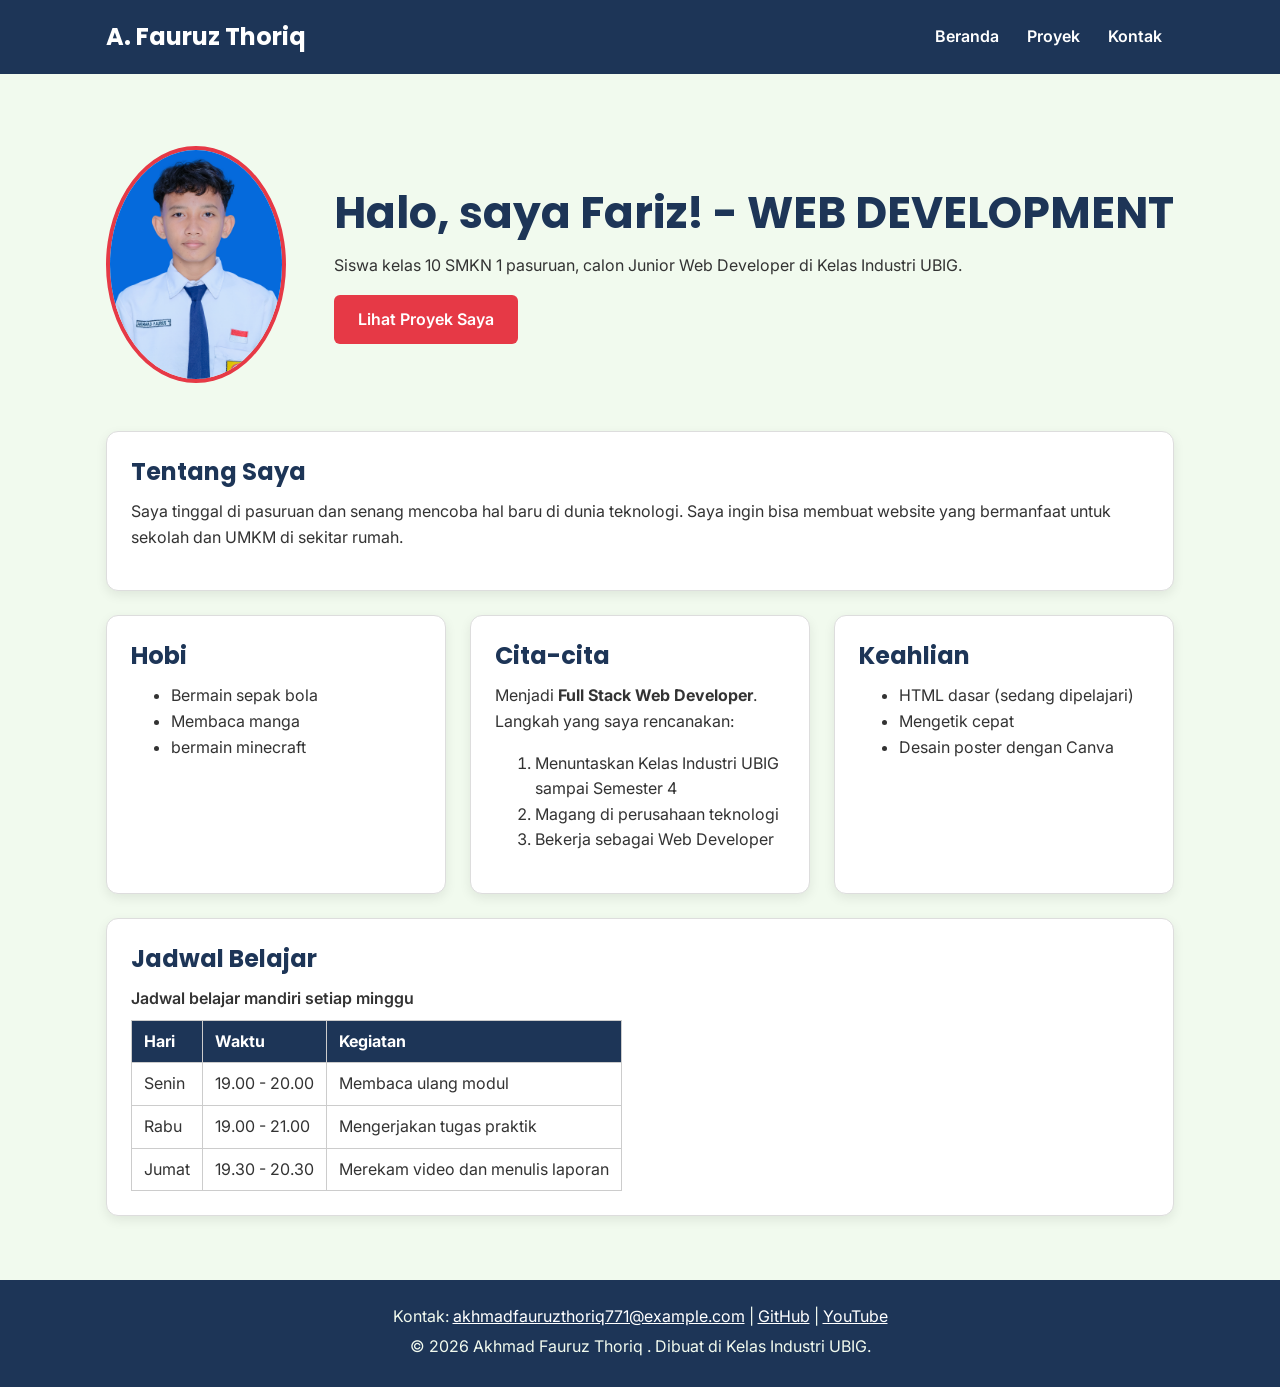
==== index.html @ a7a241ba "feat: hubungkan logika js ke html" ====
<!DOCTYPE html>
<html lang="id">
<head>
  <meta charset="UTF-8">
  <meta name="viewport" content="width=device-width, initial-scale=1.0">
  <title>Akhmad fauruz thoriq | Beranda</title>
  <link rel="preconnect" href="https://fonts.googleapis.com">
  <link rel="preconnect" href="https://fonts.gstatic.com" crossorigin>
  <link href="https://fonts.googleapis.com/css2?family=Inter:wght@400;600&family=Poppins:wght@600;700&display=swap" rel="stylesheet">
  <link rel="stylesheet" href="css/style.css">
  
</head>
<body>
  <header>
    <div class="container navbar">
      <h1>A. Fauruz Thoriq</h1>
      <nav class="menu-laptop">
        <ul>
          <li><a href="index.html">Beranda</a></li>
          <li><a href="proyek.html">Proyek</a></li>
          <li><a href="kontak.html">Kontak</a></li>
        </ul>
      </nav>
      <!-- Tantangan: menu ponsel yang bisa dibuka-tutup -->
      <details class="menu-ponsel">
        <summary>Menu</summary>
        <nav>
          <ul>
            <li><a href="index.html">Beranda</a></li>
            <li><a href="proyek.html">Proyek</a></li>
            <li><a href="kontak.html">Kontak</a></li>
          </ul>
        </nav>
      </details>
    </div>
  </header>

  <main>
    <div class="container">
      <section class="hero">
        <img src="img/foto-profil.jpg" alt="Foto profil Andi Pratama" width="180">
        <div>
          <h2>Halo, saya Fariz! - WEB DEVELOPMENT</h2>
          <p>Siswa kelas 10 SMKN 1 pasuruan, calon Junior Web Developer di Kelas Industri UBIG.</p>
          <a href="proyek.html" class="tombol">Lihat Proyek Saya</a>
        </div>
      </section>

      <section class="kartu">
        <h2>Tentang Saya</h2>
        <p>Saya tinggal di pasuruan dan senang mencoba hal baru di dunia teknologi. Saya ingin bisa membuat website yang bermanfaat untuk sekolah dan UMKM di sekitar rumah.</p>
      </section>

      <div class="daftar-kartu">
        <section class="kartu">
          <h2>Hobi</h2>
          <ul>
            <li>Bermain sepak bola</li>
            <li>Membaca manga</li>
            <li>bermain minecraft</li>
          </ul>
        </section>

        <section class="kartu">
          <h2>Cita-cita</h2>
          <p>Menjadi <strong>Full Stack Web Developer</strong>. Langkah yang saya rencanakan:</p>
          <ol>
            <li>Menuntaskan Kelas Industri UBIG sampai Semester 4</li>
            <li>Magang di perusahaan teknologi</li>
            <li>Bekerja sebagai Web Developer</li>
          </ol>
        </section>

        <section class="kartu">
          <h2>Keahlian</h2>
          <ul>
            <li>HTML dasar (sedang dipelajari)</li>
            <li>Mengetik cepat</li>
            <li>Desain poster dengan Canva</li>
          </ul>
        </section>
      </div>

      <section class="kartu">
        <h2>Jadwal Belajar</h2>
        <table>
          <caption>Jadwal belajar mandiri setiap minggu</caption>
          <thead>
            <tr>
              <th>Hari</th>
              <th>Waktu</th>
              <th>Kegiatan</th>
            </tr>
          </thead>
          <tbody>
            <tr>
              <td>Senin</td>
              <td>19.00 - 20.00</td>
              <td>Membaca ulang modul</td>
            </tr>
            <tr>
              <td>Rabu</td>
              <td>19.00 - 21.00</td>
              <td>Mengerjakan tugas praktik</td>
            </tr>
            <tr>
              <td>Jumat</td>
              <td>19.30 - 20.30</td>
              <td>Merekam video dan menulis laporan</td>
            </tr>
          </tbody>
        </table>
      </section>
    </div>
  </main>

  <footer>
    <p>Kontak: <a href="mailto:akhmadfauruzthoriq771@example.com">akhmadfauruzthoriq771@example.com</a> |
      <a href="https://github.com/" target="_blank">GitHub</a> |
      <a href="https://www.youtube.com/" target="_blank">YouTube</a></p>
    <p>&copy; 2026 Akhmad Fauruz Thoriq . Dibuat di Kelas Industri UBIG.</p>
  </footer>
</body>
</html>
---- css/style.css ----
/* Gaya portofolio Andi Pratama
   Palet: #1D3557 (utama), #E63946 (aksen), #F1FAEE (latar)
   Huruf: Poppins (judul), Inter (isi)
   Tata letak: mobile first, titik ubah 768px (tablet) dan 1024px (laptop) */

/* 1. Reset */
* {
  box-sizing: border-box;
  margin: 0;
}

img {
  max-width: 100%;
  height: auto;
}

/* 2. Dasar halaman: warna dan huruf */
body {
  font-family: "Inter", Arial, sans-serif;
  font-size: 1rem;
  line-height: 1.6;
  color: #333333;
  background-color: #F1FAEE;
}

h1, h2, h3 {
  font-family: "Poppins", Arial, sans-serif;
  color: #1D3557;
  line-height: 1.3;
}

h2 {
  margin-bottom: 0.75rem;
}

p, ul, ol {
  margin-bottom: 1rem;
}

a {
  color: #E63946;
}

/* 3. Wadah, header, dan menu */
.container {
  max-width: 1100px;
  margin: 0 auto;
  padding: 0 1rem;
}

header {
  background-color: #1D3557;
  color: #FFFFFF;
  padding: 1rem 0;
}

header h1 {
  color: #FFFFFF;
  font-size: 1.5rem;
}

.navbar {
  display: flex;
  flex-wrap: wrap;
  justify-content: space-between;
  align-items: center;
  gap: 0.5rem;
}

nav ul {
  display: flex;
  gap: 0.25rem;
  padding: 0;
  margin: 0;
  list-style: none;
}

nav a {
  display: inline-block;
  padding: 0.5rem 0.75rem;
  border-radius: 6px;
  color: #FFFFFF;
  font-weight: 600;
  text-decoration: none;
}

/* Tantangan: menu ponsel buka-tutup dengan details */
.menu-laptop {
  display: none;
}

.menu-ponsel summary {
  padding: 0.5rem 0.75rem;
  border: 1px solid #FFFFFF;
  border-radius: 6px;
  font-weight: 600;
  cursor: pointer;
}

.menu-ponsel ul {
  flex-direction: column;
  margin-top: 0.5rem;
}

/* 4. Isi utama, hero, dan kartu */
main {
  padding: 1.5rem 0;
}

.hero {
  display: flex;
  flex-direction: column;
  align-items: center;
  gap: 1.5rem;
  padding: 1rem 0 2rem;
  text-align: center;
}

.hero img {
  border: 4px solid #E63946;
  border-radius: 50%;
}

.hero h2 {
  font-size: 2rem;
}

.tombol {
  display: inline-block;
  padding: 0.75rem 1.5rem;
  border-radius: 6px;
  background-color: #E63946;
  color: #FFFFFF;
  font-weight: 600;
  text-decoration: none;
}

.kartu {
  background-color: #FFFFFF;
  padding: 1rem;
  margin-bottom: 1.5rem;
  border: 1px solid #DDDDDD;
  border-radius: 12px;
  box-shadow: 0 4px 12px rgba(0, 0, 0, 0.08);
}

.daftar-kartu {
  display: flex;
  flex-wrap: wrap;
  gap: 1.5rem;
  margin-bottom: 1.5rem;
}

.daftar-kartu .kartu {
  flex: 1 1 280px;
  margin-bottom: 0;
}

article img {
  border-radius: 8px;
  border: 1px solid #DDDDDD;
}

/* 5. Tabel */
table {
  border-collapse: collapse;
}

caption {
  font-weight: 600;
  text-align: left;
  margin-bottom: 0.5rem;
}

th, td {
  border: 1px solid #CCCCCC;
  padding: 0.5rem 0.75rem;
  text-align: left;
}

th {
  background-color: #1D3557;
  color: #FFFFFF;
}

/* 6. Form */
label {
  font-weight: 600;
}

input, select, textarea {
  width: 100%;
  max-width: 22rem;
  padding: 0.6rem;
  margin-top: 0.25rem;
  border: 1px solid #CCCCCC;
  border-radius: 6px;
  font-family: inherit;
  font-size: 1rem;
}

button {
  padding: 0.75rem 1.5rem;
  border: none;
  border-radius: 6px;
  background-color: #E63946;
  color: #FFFFFF;
  font-family: inherit;
  font-size: 1rem;
  font-weight: 600;
  cursor: pointer;
}

/* 7. Footer */
footer {
  background-color: #1D3557;
  color: #F1FAEE;
  text-align: center;
  padding: 1.5rem;
}

footer p {
  margin-bottom: 0.25rem;
}

footer a {
  color: #FFFFFF;
}

/* 8. Tablet: lebar layar 768px ke atas */
@media (min-width: 768px) {
  .menu-laptop {
    display: block;
  }

  .menu-ponsel {
    display: none;
  }

  .hero {
    flex-direction: row;
    padding: 2rem 0 3rem;
    text-align: left;
  }

  .kartu {
    padding: 1.5rem;
  }
}

/* 9. Laptop: lebar layar 1024px ke atas */
@media (min-width: 1024px) {
  main {
    padding: 2.5rem 0;
  }

  .hero {
    gap: 3rem;
  }

  .hero h2 {
    font-size: 2.75rem;
  }
}
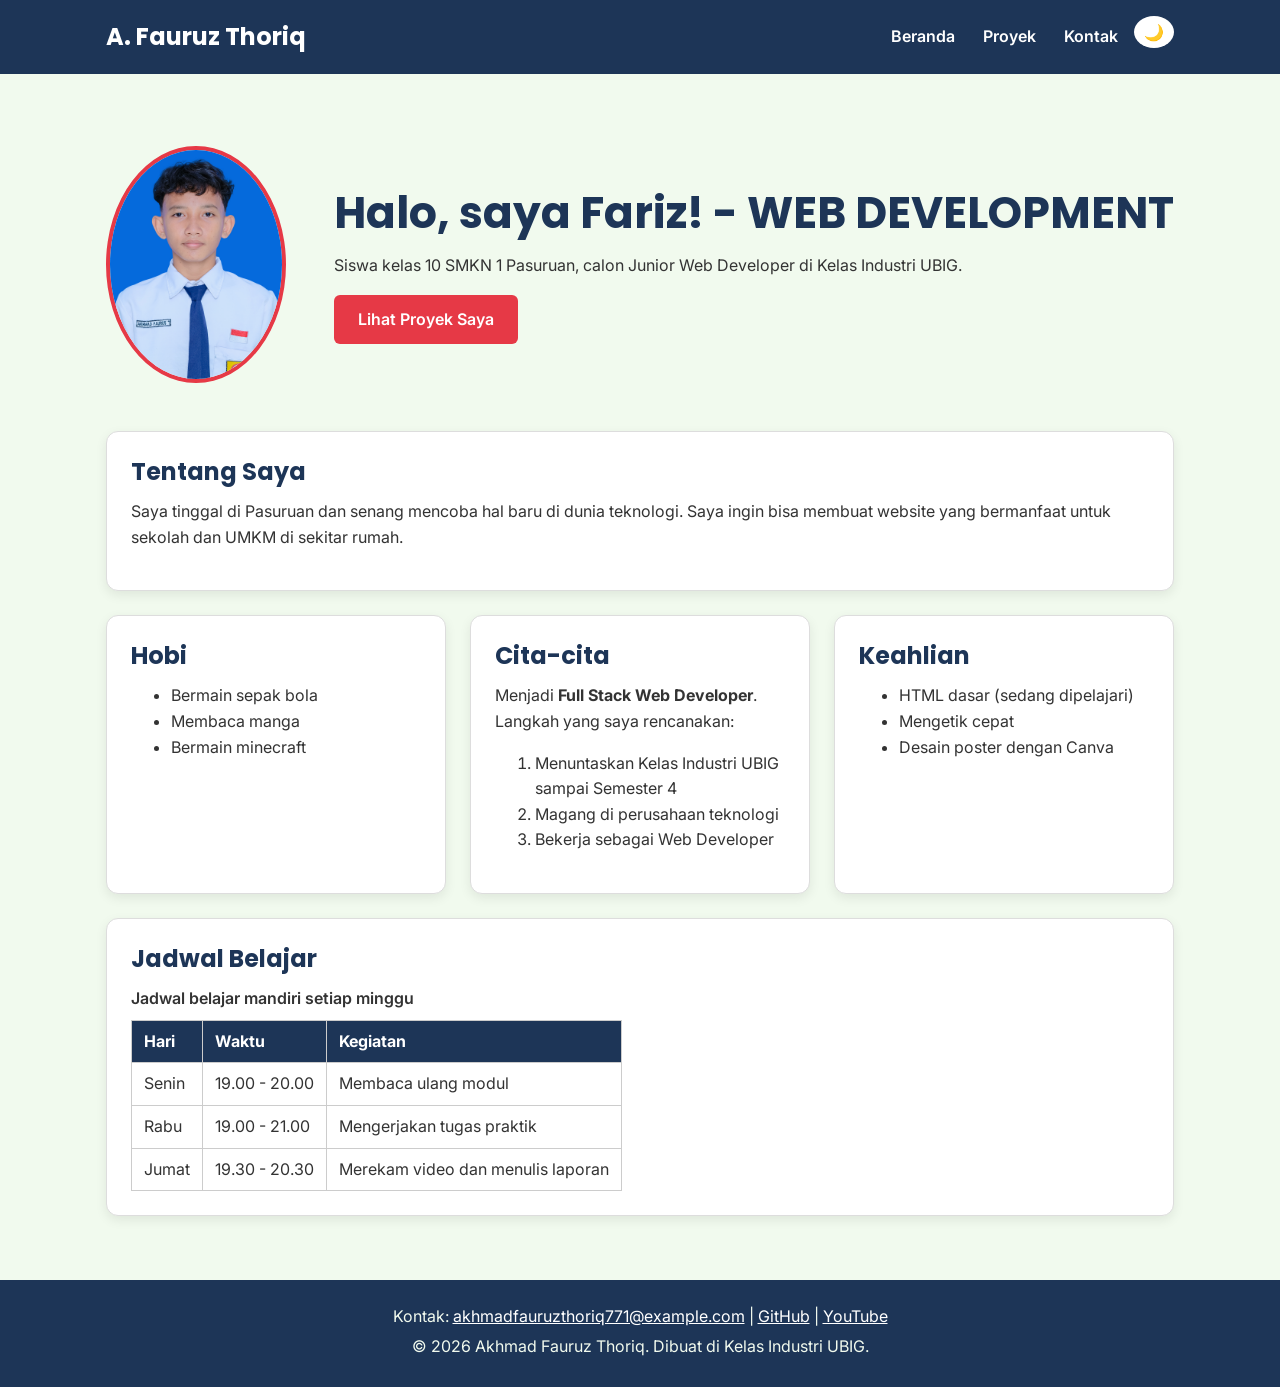
==== commit fa5464f0: "rapiin portofolio" ====
--- a/index.html
+++ b/index.html
@@ -3,12 +3,11 @@
 <head>
   <meta charset="UTF-8">
   <meta name="viewport" content="width=device-width, initial-scale=1.0">
-  <title>Akhmad fauruz thoriq | Beranda</title>
+  <title>A. Fauruz Thoriq | Beranda</title>
   <link rel="preconnect" href="https://fonts.googleapis.com">
   <link rel="preconnect" href="https://fonts.gstatic.com" crossorigin>
   <link href="https://fonts.googleapis.com/css2?family=Inter:wght@400;600&family=Poppins:wght@600;700&display=swap" rel="stylesheet">
   <link rel="stylesheet" href="css/style.css">
-  
 </head>
 <body>
   <header>
@@ -19,9 +18,9 @@
           <li><a href="index.html">Beranda</a></li>
           <li><a href="proyek.html">Proyek</a></li>
           <li><a href="kontak.html">Kontak</a></li>
+          <li><button class="tombol-tema">🌙</button></li>
         </ul>
       </nav>
-      <!-- Tantangan: menu ponsel yang bisa dibuka-tutup -->
       <details class="menu-ponsel">
         <summary>Menu</summary>
         <nav>
@@ -29,6 +28,7 @@
             <li><a href="index.html">Beranda</a></li>
             <li><a href="proyek.html">Proyek</a></li>
             <li><a href="kontak.html">Kontak</a></li>
+            <li><button class="tombol-tema">🌙</button></li>
           </ul>
         </nav>
       </details>
@@ -38,46 +38,32 @@
   <main>
     <div class="container">
       <section class="hero">
-        <img src="img/foto-profil.jpg" alt="Foto profil Andi Pratama" width="180">
+        <img src="img/foto-profil.jpg"foto-profil" width="180">
         <div>
           <h2>Halo, saya Fariz! - WEB DEVELOPMENT</h2>
-          <p>Siswa kelas 10 SMKN 1 pasuruan, calon Junior Web Developer di Kelas Industri UBIG.</p>
+          <p>Siswa kelas 10 SMKN 1 Pasuruan, calon Junior Web Developer di Kelas Industri UBIG.</p>
           <a href="proyek.html" class="tombol">Lihat Proyek Saya</a>
         </div>
       </section>
 
       <section class="kartu">
         <h2>Tentang Saya</h2>
-        <p>Saya tinggal di pasuruan dan senang mencoba hal baru di dunia teknologi. Saya ingin bisa membuat website yang bermanfaat untuk sekolah dan UMKM di sekitar rumah.</p>
+        <p>Saya tinggal di Pasuruan dan senang mencoba hal baru di dunia teknologi. Saya ingin bisa membuat website yang bermanfaat untuk sekolah dan UMKM di sekitar rumah.</p>
       </section>
 
       <div class="daftar-kartu">
         <section class="kartu">
           <h2>Hobi</h2>
-          <ul>
-            <li>Bermain sepak bola</li>
-            <li>Membaca manga</li>
-            <li>bermain minecraft</li>
-          </ul>
+          <ul><li>Bermain sepak bola</li><li>Membaca manga</li><li>Bermain minecraft</li></ul>
         </section>
-
         <section class="kartu">
           <h2>Cita-cita</h2>
           <p>Menjadi <strong>Full Stack Web Developer</strong>. Langkah yang saya rencanakan:</p>
-          <ol>
-            <li>Menuntaskan Kelas Industri UBIG sampai Semester 4</li>
-            <li>Magang di perusahaan teknologi</li>
-            <li>Bekerja sebagai Web Developer</li>
-          </ol>
+          <ol><li>Menuntaskan Kelas Industri UBIG sampai Semester 4</li><li>Magang di perusahaan teknologi</li><li>Bekerja sebagai Web Developer</li></ol>
         </section>
-
         <section class="kartu">
           <h2>Keahlian</h2>
-          <ul>
-            <li>HTML dasar (sedang dipelajari)</li>
-            <li>Mengetik cepat</li>
-            <li>Desain poster dengan Canva</li>
-          </ul>
+          <ul><li>HTML dasar (sedang dipelajari)</li><li>Mengetik cepat</li><li>Desain poster dengan Canva</li></ul>
         </section>
       </div>
 
@@ -85,40 +71,21 @@
         <h2>Jadwal Belajar</h2>
         <table>
           <caption>Jadwal belajar mandiri setiap minggu</caption>
-          <thead>
-            <tr>
-              <th>Hari</th>
-              <th>Waktu</th>
-              <th>Kegiatan</th>
-            </tr>
-          </thead>
+          <thead><tr><th>Hari</th><th>Waktu</th><th>Kegiatan</th></tr></thead>
           <tbody>
-            <tr>
-              <td>Senin</td>
-              <td>19.00 - 20.00</td>
-              <td>Membaca ulang modul</td>
-            </tr>
-            <tr>
-              <td>Rabu</td>
-              <td>19.00 - 21.00</td>
-              <td>Mengerjakan tugas praktik</td>
-            </tr>
-            <tr>
-              <td>Jumat</td>
-              <td>19.30 - 20.30</td>
-              <td>Merekam video dan menulis laporan</td>
-            </tr>
+            <tr><td>Senin</td><td>19.00 - 20.00</td><td>Membaca ulang modul</td></tr>
+            <tr><td>Rabu</td><td>19.00 - 21.00</td><td>Mengerjakan tugas praktik</td></tr>
+            <tr><td>Jumat</td><td>19.30 - 20.30</td><td>Merekam video dan menulis laporan</td></tr>
           </tbody>
         </table>
       </section>
     </div>
   </main>
-
   <footer>
-    <p>Kontak: <a href="mailto:akhmadfauruzthoriq771@example.com">akhmadfauruzthoriq771@example.com</a> |
-      <a href="https://github.com/" target="_blank">GitHub</a> |
-      <a href="https://www.youtube.com/" target="_blank">YouTube</a></p>
-    <p>&copy; 2026 Akhmad Fauruz Thoriq . Dibuat di Kelas Industri UBIG.</p>
+    <p>Kontak: <a href="mailto:akhmadfauruzthoriq771@example.com">akhmadfauruzthoriq771@example.com</a> | <a href="https://github.com/" target="_blank">GitHub</a> | <a href="https://www.youtube.com/" target="_blank">YouTube</a></p>
+    <p>&copy; 2026 Akhmad Fauruz Thoriq. Dibuat di Kelas Industri UBIG.</p>
   </footer>
+</header>
+<script src="js/logika.js"></script>
 </body>
-</html>
+</html>
--- a/css/style.css
+++ b/css/style.css
@@ -1,264 +1,60 @@
-/* Gaya portofolio Andi Pratama
-   Palet: #1D3557 (utama), #E63946 (aksen), #F1FAEE (latar)
-   Huruf: Poppins (judul), Inter (isi)
-   Tata letak: mobile first, titik ubah 768px (tablet) dan 1024px (laptop) */
-
-/* 1. Reset */
-* {
-  box-sizing: border-box;
-  margin: 0;
+* { box-sizing: border-box; margin: 0; }
+img { max-width: 100%; height: auto; }
+body { font-family: "Inter", Arial, sans-serif; font-size: 1rem; line-height: 1.6; color: #333333; background-color: #F1FAEE; }
+h1, h2, h3 { font-family: "Poppins", Arial, sans-serif; color: #1D3557; line-height: 1.3; }
+h2 { margin-bottom: 0.75rem; }
+p, ul, ol { margin-bottom: 1rem; }
+a { color: #E63946; }
+.container { max-width: 1100px; margin: 0 auto; padding: 0 1rem; }
+header { background-color: #1D3557; color: #FFFFFF; padding: 1rem 0; }
+header h1 { color: #FFFFFF; font-size: 1.5rem; }
+.navbar { display: flex; flex-wrap: wrap; justify-content: space-between; align-items: center; gap: 0.5rem; }
+nav ul { display: flex; gap: 0.25rem; padding: 0; margin: 0; list-style: none; }
+nav a { display: inline-block; padding: 0.5rem 0.75rem; border-radius: 6px; color: #FFFFFF; font-weight: 600; text-decoration: none; }
+.menu-laptop { display: none; }
+.menu-ponsel summary { padding: 0.5rem 0.75rem; border: 1px solid #FFFFFF; border-radius: 6px; font-weight: 600; cursor: pointer; }
+.menu-ponsel ul { flex-direction: column; margin-top: 0.5rem; }
+main { padding: 1.5rem 0; }
+.hero { display: flex; flex-direction: column; align-items: center; gap: 1.5rem; padding: 1rem 0 2rem; text-align: center; }
+.hero img { border: 4px solid #E63946; border-radius: 50%; }
+.hero h2 { font-size: 2rem; }
+.tombol { display: inline-block; padding: 0.75rem 1.5rem; border-radius: 6px; background-color: #E63946; color: #FFFFFF; font-weight: 600; text-decoration: none; }
+.kartu { background-color: #FFFFFF; padding: 1rem; margin-bottom: 1.5rem; border: 1px solid #DDDDDD; border-radius: 12px; box-shadow: 0 4px 12px rgba(0,0,0,0.08); }
+.daftar-kartu { display: flex; flex-wrap: wrap; gap: 1.5rem; margin-bottom: 1.5rem; }
+.daftar-kartu .kartu { flex: 1 1 280px; margin-bottom: 0; }
+article img { border-radius: 8px; border: 1px solid #DDDDDD; }
+table { border-collapse: collapse; }
+caption { font-weight: 600; text-align: left; margin-bottom: 0.5rem; }
+th, td { border: 1px solid #CCCCCC; padding: 0.5rem 0.75rem; text-align: left; }
+th { background-color: #1D3557; color: #FFFFFF; }
+label { font-weight: 600; }
+input, select, textarea { width: 100%; max-width: 22rem; padding: 0.6rem; margin-top: 0.25rem; border: 1px solid #CCCCCC; border-radius: 6px; font-family: inherit; font-size: 1rem; }
+button { padding: 0.75rem 1.5rem; border: none; border-radius: 6px; background-color: #E63946; color: #FFFFFF; font-family: inherit; font-size: 1rem; font-weight: 600; cursor: pointer; }
+footer { background-color: #1D3557; color: #F1FAEE; text-align: center; padding: 1.5rem; }
+footer p { margin-bottom: 0.25rem; }
+footer a { color: #FFFFFF; }
+@media (min-width: 768px) {
+  .menu-laptop { display: block; }
+  .menu-ponsel { display: none; }
+  .hero { flex-direction: row; padding: 2rem 0 3rem; text-align: left; }
+  .kartu { padding: 1.5rem; }
 }
-
-img {
-  max-width: 100%;
-  height: auto;
+@media (min-width: 1024px) {
+  main { padding: 2.5rem 0; }
+  .hero { gap: 3rem; }
+  .hero h2 { font-size: 2.75rem; }
 }
-
-/* 2. Dasar halaman: warna dan huruf */
-body {
-  font-family: "Inter", Arial, sans-serif;
-  font-size: 1rem;
-  line-height: 1.6;
-  color: #333333;
-  background-color: #F1FAEE;
-}
-
-h1, h2, h3 {
-  font-family: "Poppins", Arial, sans-serif;
-  color: #1D3557;
-  line-height: 1.3;
-}
-
-h2 {
-  margin-bottom: 0.75rem;
-}
-
-p, ul, ol {
-  margin-bottom: 1rem;
-}
-
-a {
-  color: #E63946;
-}
-
-/* 3. Wadah, header, dan menu */
-.container {
-  max-width: 1100px;
-  margin: 0 auto;
-  padding: 0 1rem;
-}
-
-header {
-  background-color: #1D3557;
-  color: #FFFFFF;
-  padding: 1rem 0;
-}
-
-header h1 {
-  color: #FFFFFF;
-  font-size: 1.5rem;
-}
-
-.navbar {
-  display: flex;
-  flex-wrap: wrap;
-  justify-content: space-between;
-  align-items: center;
-  gap: 0.5rem;
-}
-
-nav ul {
-  display: flex;
-  gap: 0.25rem;
-  padding: 0;
-  margin: 0;
-  list-style: none;
-}
-
-nav a {
-  display: inline-block;
-  padding: 0.5rem 0.75rem;
-  border-radius: 6px;
-  color: #FFFFFF;
-  font-weight: 600;
-  text-decoration: none;
-}
-
-/* Tantangan: menu ponsel buka-tutup dengan details */
-.menu-laptop {
-  display: none;
-}
-
-.menu-ponsel summary {
-  padding: 0.5rem 0.75rem;
-  border: 1px solid #FFFFFF;
-  border-radius: 6px;
-  font-weight: 600;
-  cursor: pointer;
-}
-
-.menu-ponsel ul {
-  flex-direction: column;
-  margin-top: 0.5rem;
-}
-
-/* 4. Isi utama, hero, dan kartu */
-main {
-  padding: 1.5rem 0;
-}
-
-.hero {
-  display: flex;
-  flex-direction: column;
-  align-items: center;
-  gap: 1.5rem;
-  padding: 1rem 0 2rem;
-  text-align: center;
-}
-
-.hero img {
-  border: 4px solid #E63946;
-  border-radius: 50%;
-}
-
-.hero h2 {
-  font-size: 2rem;
-}
-
-.tombol {
-  display: inline-block;
-  padding: 0.75rem 1.5rem;
-  border-radius: 6px;
-  background-color: #E63946;
-  color: #FFFFFF;
-  font-weight: 600;
-  text-decoration: none;
-}
-
-.kartu {
-  background-color: #FFFFFF;
-  padding: 1rem;
-  margin-bottom: 1.5rem;
-  border: 1px solid #DDDDDD;
-  border-radius: 12px;
-  box-shadow: 0 4px 12px rgba(0, 0, 0, 0.08);
-}
-
-.daftar-kartu {
-  display: flex;
-  flex-wrap: wrap;
-  gap: 1.5rem;
-  margin-bottom: 1.5rem;
-}
-
-.daftar-kartu .kartu {
-  flex: 1 1 280px;
-  margin-bottom: 0;
-}
-
-article img {
-  border-radius: 8px;
-  border: 1px solid #DDDDDD;
-}
-
-/* 5. Tabel */
-table {
-  border-collapse: collapse;
-}
-
-caption {
-  font-weight: 600;
-  text-align: left;
-  margin-bottom: 0.5rem;
-}
-
-th, td {
-  border: 1px solid #CCCCCC;
-  padding: 0.5rem 0.75rem;
-  text-align: left;
-}
-
-th {
-  background-color: #1D3557;
-  color: #FFFFFF;
-}
-
-/* 6. Form */
-label {
-  font-weight: 600;
-}
-
-input, select, textarea {
-  width: 100%;
-  max-width: 22rem;
-  padding: 0.6rem;
-  margin-top: 0.25rem;
-  border: 1px solid #CCCCCC;
-  border-radius: 6px;
-  font-family: inherit;
-  font-size: 1rem;
-}
-
-button {
-  padding: 0.75rem 1.5rem;
-  border: none;
-  border-radius: 6px;
-  background-color: #E63946;
-  color: #FFFFFF;
-  font-family: inherit;
-  font-size: 1rem;
-  font-weight: 600;
-  cursor: pointer;
-}
-
-/* 7. Footer */
-footer {
-  background-color: #1D3557;
-  color: #F1FAEE;
-  text-align: center;
-  padding: 1.5rem;
-}
-
-footer p {
-  margin-bottom: 0.25rem;
-}
-
-footer a {
-  color: #FFFFFF;
-}
-
-/* 8. Tablet: lebar layar 768px ke atas */
-@media (min-width: 768px) {
-  .menu-laptop {
-    display: block;
-  }
-
-  .menu-ponsel {
-    display: none;
-  }
-
-  .hero {
-    flex-direction: row;
-    padding: 2rem 0 3rem;
-    text-align: left;
-  }
-
-  .kartu {
-    padding: 1.5rem;
-  }
-}
-
-/* 9. Laptop: lebar layar 1024px ke atas */
-@media (min-width: 1024px) {
-  main {
-    padding: 2.5rem 0;
-  }
-
-  .hero {
-    gap: 3rem;
-  }
-
-  .hero h2 {
-    font-size: 2.75rem;
-  }
-}
+.tombol-tema { background: white !important; color: black !important; border: none !important; padding: 6px 10px !important; border-radius: 50% !important; cursor: pointer; font-size: 16px; }
+.filter-container { display: flex; gap: 10px; margin: 20px 0; flex-wrap: wrap; }
+.filter-btn { padding: 8px 18px !important; border: 1px solid #1D3557 !important; background: white !important; color: #1D3557 !important; border-radius: 20px !important; cursor: pointer; font-weight: bold; }
+.filter-btn.aktif { background: #1D3557 !important; color: white !important; }
+body.gelap { background: #121212 !important; color: white !important; }
+body.gelap main, body.gelap .container, body.gelap .kartu, body.gelap .hero { background: #1e1e1e !important; color: white !important; border-color: #333 !important; }
+body.gelap h1, body.gelap h2, body.gelap h3, body.gelap p, body.gelap li, body.gelap label, body.gelap caption, body.gelap summary { color: white !important; }
+body.gelap header, body.gelap footer { background: #000000 !important; }
+body.gelap input, body.gelap select, body.gelap textarea { background: #2a2a2a !important; color: white !important; border-color: #555 !important; }
+body.gelap th, body.gelap td { background: #1e1e1e !important; color: white !important; }
+body.gelap { background: #121212 !important; color: white !important; }
+body.gelap main, body.gelap .container, body.gelap .kartu, body.gelap .hero { background: #1e1e1e !important; color: white !important; border-color: #333 !important; }
+body.gelap h1, body.gelap h2, body.gelap h3, body.gelap p, body.gelap li, body.gelap label, body.gelap caption, body.gelap summary { color: white !important; }
+body.gelap header, body.gelap footer { background: #000000 !important; }
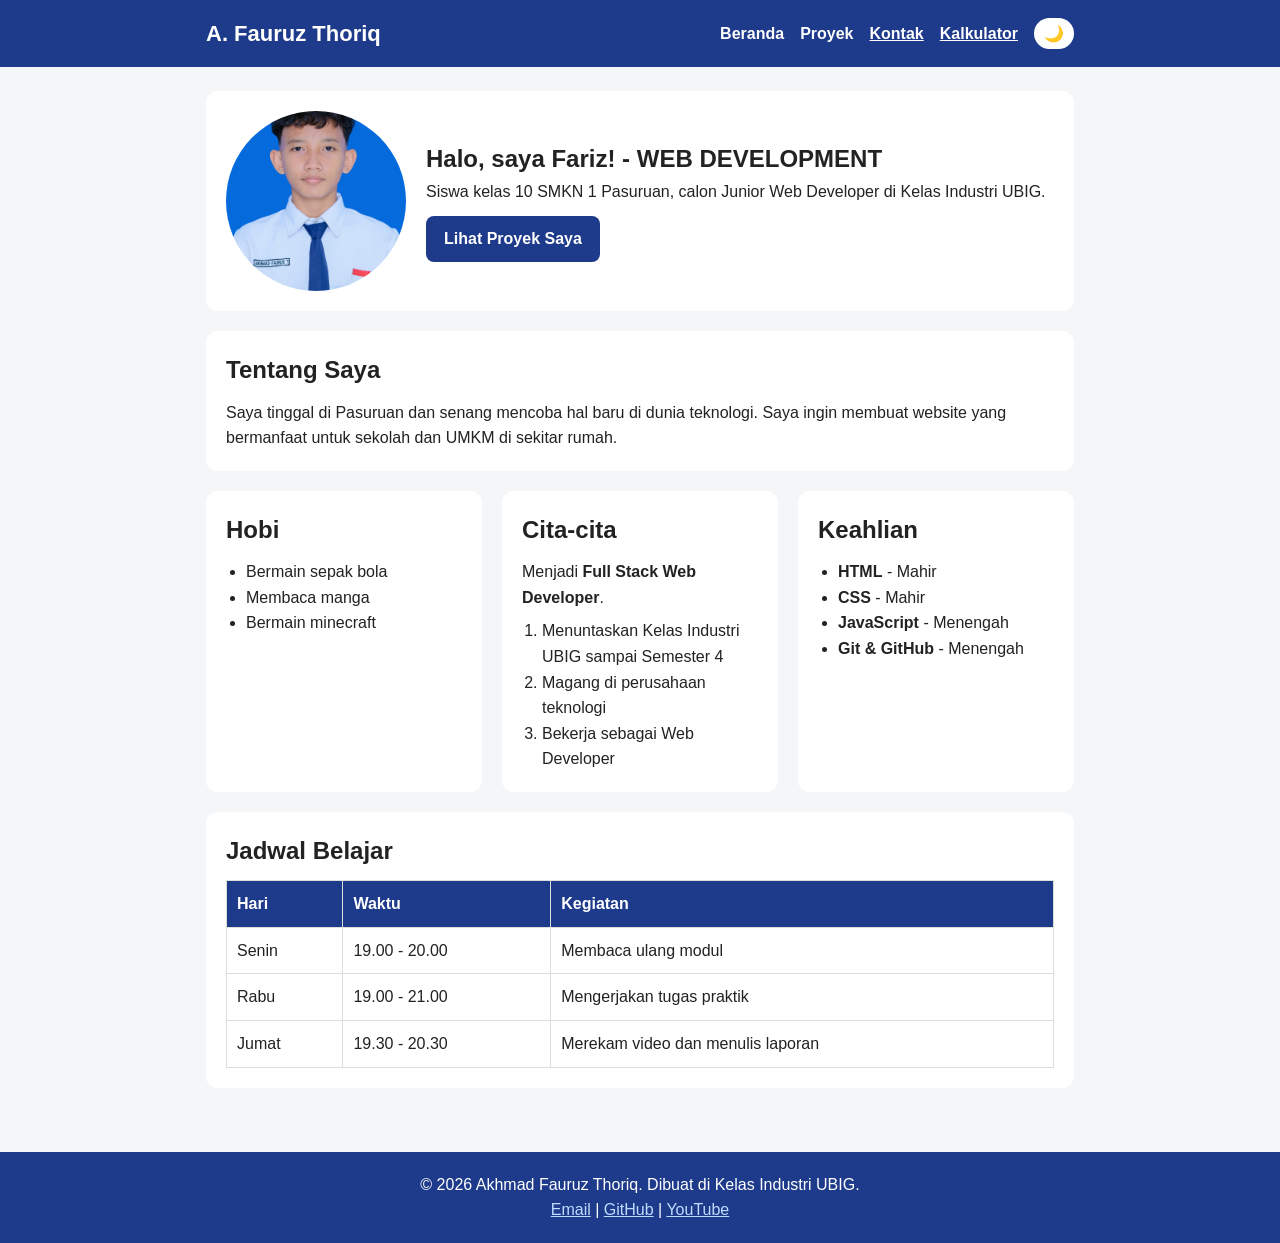
==== commit 843a9c9c: "penambahan kalkulator dan javascript" ====
--- a/index.html
+++ b/index.html
@@ -4,41 +4,28 @@
   <meta charset="UTF-8">
   <meta name="viewport" content="width=device-width, initial-scale=1.0">
   <title>A. Fauruz Thoriq | Beranda</title>
-  <link rel="preconnect" href="https://fonts.googleapis.com">
-  <link rel="preconnect" href="https://fonts.gstatic.com" crossorigin>
-  <link href="https://fonts.googleapis.com/css2?family=Inter:wght@400;600&family=Poppins:wght@600;700&display=swap" rel="stylesheet">
   <link rel="stylesheet" href="css/style.css">
 </head>
 <body>
   <header>
     <div class="container navbar">
       <h1>A. Fauruz Thoriq</h1>
-      <nav class="menu-laptop">
+      <nav>
         <ul>
-          <li><a href="index.html">Beranda</a></li>
+            <li><a href="index.html">Beranda</a></li>
           <li><a href="proyek.html">Proyek</a></li>
-          <li><a href="kontak.html">Kontak</a></li>
+          <li><a href="kontak.html" class="aktif">Kontak</a></li>
+           <li><a href="kalkulator.html" class="aktif">Kalkulator</a></li>
           <li><button class="tombol-tema">🌙</button></li>
         </ul>
       </nav>
-      <details class="menu-ponsel">
-        <summary>Menu</summary>
-        <nav>
-          <ul>
-            <li><a href="index.html">Beranda</a></li>
-            <li><a href="proyek.html">Proyek</a></li>
-            <li><a href="kontak.html">Kontak</a></li>
-            <li><button class="tombol-tema">🌙</button></li>
-          </ul>
-        </nav>
-      </details>
     </div>
   </header>
 
   <main>
     <div class="container">
       <section class="hero">
-        <img src="img/foto-profil.jpg"foto-profil" width="180">
+        <img src="img/foto-profil.jpg" alt="Foto profil Fauruz" width="180">
         <div>
           <h2>Halo, saya Fariz! - WEB DEVELOPMENT</h2>
           <p>Siswa kelas 10 SMKN 1 Pasuruan, calon Junior Web Developer di Kelas Industri UBIG.</p>
@@ -48,7 +35,7 @@
 
       <section class="kartu">
         <h2>Tentang Saya</h2>
-        <p>Saya tinggal di Pasuruan dan senang mencoba hal baru di dunia teknologi. Saya ingin bisa membuat website yang bermanfaat untuk sekolah dan UMKM di sekitar rumah.</p>
+        <p>Saya tinggal di Pasuruan dan senang mencoba hal baru di dunia teknologi. Saya ingin membuat website yang bermanfaat untuk sekolah dan UMKM di sekitar rumah.</p>
       </section>
 
       <div class="daftar-kartu">
@@ -58,19 +45,18 @@
         </section>
         <section class="kartu">
           <h2>Cita-cita</h2>
-          <p>Menjadi <strong>Full Stack Web Developer</strong>. Langkah yang saya rencanakan:</p>
+          <p>Menjadi <strong>Full Stack Web Developer</strong>.</p>
           <ol><li>Menuntaskan Kelas Industri UBIG sampai Semester 4</li><li>Magang di perusahaan teknologi</li><li>Bekerja sebagai Web Developer</li></ol>
         </section>
         <section class="kartu">
           <h2>Keahlian</h2>
-          <ul><li>HTML dasar (sedang dipelajari)</li><li>Mengetik cepat</li><li>Desain poster dengan Canva</li></ul>
+          <ul id="skill-list"><li>HTML dasar</li></ul>
         </section>
       </div>
 
       <section class="kartu">
         <h2>Jadwal Belajar</h2>
         <table>
-          <caption>Jadwal belajar mandiri setiap minggu</caption>
           <thead><tr><th>Hari</th><th>Waktu</th><th>Kegiatan</th></tr></thead>
           <tbody>
             <tr><td>Senin</td><td>19.00 - 20.00</td><td>Membaca ulang modul</td></tr>
@@ -81,11 +67,15 @@
       </section>
     </div>
   </main>
+
   <footer>
-    <p>Kontak: <a href="mailto:akhmadfauruzthoriq771@example.com">akhmadfauruzthoriq771@example.com</a> | <a href="https://github.com/" target="_blank">GitHub</a> | <a href="https://www.youtube.com/" target="_blank">YouTube</a></p>
-    <p>&copy; 2026 Akhmad Fauruz Thoriq. Dibuat di Kelas Industri UBIG.</p>
-  </footer>
-</header>
-<script src="js/logika.js"></script>
+  <p>&copy; 2026 Akhmad Fauruz Thoriq. Dibuat di Kelas Industri UBIG.</p>
+  <p>
+    <a href="mailto:emailkamu@gmail.com">Email</a> |
+    <a href="https://github.com/usernamekamu" target="_blank">GitHub</a> |
+    <a href="https://youtube.com/@channelkamu" target="_blank">YouTube</a>
+  </p>
+</footer>
+  <script src="logika.js"></script>
 </body>
 </html>
--- a/css/style.css
+++ b/css/style.css
@@ -1,60 +1,66 @@
-* { box-sizing: border-box; margin: 0; }
-img { max-width: 100%; height: auto; }
-body { font-family: "Inter", Arial, sans-serif; font-size: 1rem; line-height: 1.6; color: #333333; background-color: #F1FAEE; }
-h1, h2, h3 { font-family: "Poppins", Arial, sans-serif; color: #1D3557; line-height: 1.3; }
-h2 { margin-bottom: 0.75rem; }
-p, ul, ol { margin-bottom: 1rem; }
-a { color: #E63946; }
-.container { max-width: 1100px; margin: 0 auto; padding: 0 1rem; }
-header { background-color: #1D3557; color: #FFFFFF; padding: 1rem 0; }
-header h1 { color: #FFFFFF; font-size: 1.5rem; }
-.navbar { display: flex; flex-wrap: wrap; justify-content: space-between; align-items: center; gap: 0.5rem; }
-nav ul { display: flex; gap: 0.25rem; padding: 0; margin: 0; list-style: none; }
-nav a { display: inline-block; padding: 0.5rem 0.75rem; border-radius: 6px; color: #FFFFFF; font-weight: 600; text-decoration: none; }
-.menu-laptop { display: none; }
-.menu-ponsel summary { padding: 0.5rem 0.75rem; border: 1px solid #FFFFFF; border-radius: 6px; font-weight: 600; cursor: pointer; }
-.menu-ponsel ul { flex-direction: column; margin-top: 0.5rem; }
-main { padding: 1.5rem 0; }
-.hero { display: flex; flex-direction: column; align-items: center; gap: 1.5rem; padding: 1rem 0 2rem; text-align: center; }
-.hero img { border: 4px solid #E63946; border-radius: 50%; }
-.hero h2 { font-size: 2rem; }
-.tombol { display: inline-block; padding: 0.75rem 1.5rem; border-radius: 6px; background-color: #E63946; color: #FFFFFF; font-weight: 600; text-decoration: none; }
-.kartu { background-color: #FFFFFF; padding: 1rem; margin-bottom: 1.5rem; border: 1px solid #DDDDDD; border-radius: 12px; box-shadow: 0 4px 12px rgba(0,0,0,0.08); }
-.daftar-kartu { display: flex; flex-wrap: wrap; gap: 1.5rem; margin-bottom: 1.5rem; }
-.daftar-kartu .kartu { flex: 1 1 280px; margin-bottom: 0; }
-article img { border-radius: 8px; border: 1px solid #DDDDDD; }
-table { border-collapse: collapse; }
-caption { font-weight: 600; text-align: left; margin-bottom: 0.5rem; }
-th, td { border: 1px solid #CCCCCC; padding: 0.5rem 0.75rem; text-align: left; }
-th { background-color: #1D3557; color: #FFFFFF; }
-label { font-weight: 600; }
-input, select, textarea { width: 100%; max-width: 22rem; padding: 0.6rem; margin-top: 0.25rem; border: 1px solid #CCCCCC; border-radius: 6px; font-family: inherit; font-size: 1rem; }
-button { padding: 0.75rem 1.5rem; border: none; border-radius: 6px; background-color: #E63946; color: #FFFFFF; font-family: inherit; font-size: 1rem; font-weight: 600; cursor: pointer; }
-footer { background-color: #1D3557; color: #F1FAEE; text-align: center; padding: 1.5rem; }
-footer p { margin-bottom: 0.25rem; }
-footer a { color: #FFFFFF; }
-@media (min-width: 768px) {
-  .menu-laptop { display: block; }
-  .menu-ponsel { display: none; }
-  .hero { flex-direction: row; padding: 2rem 0 3rem; text-align: left; }
-  .kartu { padding: 1.5rem; }
+* { box-sizing: border-box; margin: 0; padding: 0; }
+body { font-family: Arial, sans-serif; background: #f4f6f8; color: #222; line-height: 1.6; }
+body.gelap { background: #1a1a2e; color: #eee; }
+.container { max-width: 900px; margin: 0 auto; padding: 0 16px; }
+
+/* Header */
+header { background: #1e3a8a; color: white; padding: 16px 0; position: sticky; top: 0; }
+body.gelap header { background: #0f172a; }
+.navbar { display: flex; justify-content: space-between; align-items: center; flex-wrap: wrap; gap: 12px; }
+.navbar h1 { font-size: 22px; }
+.navbar ul { list-style: none; display: flex; gap: 16px; align-items: center; flex-wrap: wrap; }
+.navbar a { color: white; text-decoration: none; font-weight: bold; }
+.navbar a.aktif { text-decoration: underline; }
+.tombol-tema { background: white; border: none; padding: 6px 10px; border-radius: 20px; cursor: pointer; font-size: 16px; }
+
+/* Main */
+main { padding: 24px 0; }
+.hero { display: flex; gap: 20px; align-items: center; background: white; padding: 20px; border-radius: 12px; margin-bottom: 20px; }
+body.gelap .hero { background: #16213e; }
+.hero img { border-radius: 50%; object-fit: cover; width: 180px; height: 180px; }
+.tombol { display: inline-block; background: #1e3a8a; color: white; padding: 10px 18px; border-radius: 8px; text-decoration: none; border: none; cursor: pointer; margin-top: 12px; font-weight: bold; }
+body.gelap .tombol { background: #3b82f6; }
+
+/* Kartu */
+.kartu { background: white; padding: 20px; border-radius: 12px; margin-bottom: 20px; }
+body.gelap .kartu { background: #16213e; }
+.kartu h2, .kartu h3 { margin-bottom: 10px; }
+.kartu ul, .kartu ol { margin-left: 20px; margin-top: 8px; }
+.kartu img { width: 100%; border-radius: 8px; margin: 10px 0; }
+.daftar-kartu { display: grid; grid-template-columns: repeat(auto-fit, minmax(250px, 1fr)); gap: 20px; margin-bottom: 20px; }
+.daftar-kartu .kartu { margin-bottom: 0; }
+
+/* Filter */
+.filter-container { display: flex; gap: 10px; flex-wrap: wrap; margin: 16px 0 20px; }
+.filter-btn { padding: 8px 18px; border: 2px solid #1e3a8a; background: white; color: #1e3a8a; border-radius: 20px; cursor: pointer; font-weight: bold; }
+.filter-btn.aktif { background: #1e3a8a; color: white; }
+body.gelap .filter-btn { background: #16213e; color: white; border-color: #3b82f6; }
+body.gelap .filter-btn.aktif { background: #3b82f6; }
+
+/* Tabel & Form */
+table { width: 100%; border-collapse: collapse; margin-top: 10px; }
+th, td { border: 1px solid #ddd; padding: 10px; text-align: left; }
+th { background: #1e3a8a; color: white; }
+body.gelap th { background: #0f172a; }
+body.gelap td { border-color: #333; }
+label { display: block; margin-top: 12px; font-weight: bold; }
+input, select, textarea { width: 100%; padding: 10px; margin-top: 6px; border: 1px solid #ccc; border-radius: 8px; font-size: 15px; }
+#hitung-karakter { font-size: 13px; color: #666; margin-top: 4px; }
+#hasil-pesan { margin-top: 12px; font-weight: bold; color: green; }
+details { margin-top: 10px; }
+summary { cursor: pointer; font-weight: bold; }
+
+/* Footer */
+footer { text-align: center; padding: 20px; background: #1e3a8a; color: white; margin-top: 20px; }
+footer a { color: #bfdbfe; }
+
+@media (max-width: 600px) {
+  .hero { flex-direction: column; text-align: center; }
+  .navbar { flex-direction: column; }
 }
-@media (min-width: 1024px) {
-  main { padding: 2.5rem 0; }
-  .hero { gap: 3rem; }
-  .hero h2 { font-size: 2.75rem; }
-}
-.tombol-tema { background: white !important; color: black !important; border: none !important; padding: 6px 10px !important; border-radius: 50% !important; cursor: pointer; font-size: 16px; }
-.filter-container { display: flex; gap: 10px; margin: 20px 0; flex-wrap: wrap; }
-.filter-btn { padding: 8px 18px !important; border: 1px solid #1D3557 !important; background: white !important; color: #1D3557 !important; border-radius: 20px !important; cursor: pointer; font-weight: bold; }
-.filter-btn.aktif { background: #1D3557 !important; color: white !important; }
-body.gelap { background: #121212 !important; color: white !important; }
-body.gelap main, body.gelap .container, body.gelap .kartu, body.gelap .hero { background: #1e1e1e !important; color: white !important; border-color: #333 !important; }
-body.gelap h1, body.gelap h2, body.gelap h3, body.gelap p, body.gelap li, body.gelap label, body.gelap caption, body.gelap summary { color: white !important; }
-body.gelap header, body.gelap footer { background: #000000 !important; }
-body.gelap input, body.gelap select, body.gelap textarea { background: #2a2a2a !important; color: white !important; border-color: #555 !important; }
-body.gelap th, body.gelap td { background: #1e1e1e !important; color: white !important; }
-body.gelap { background: #121212 !important; color: white !important; }
-body.gelap main, body.gelap .container, body.gelap .kartu, body.gelap .hero { background: #1e1e1e !important; color: white !important; border-color: #333 !important; }
-body.gelap h1, body.gelap h2, body.gelap h3, body.gelap p, body.gelap li, body.gelap label, body.gelap caption, body.gelap summary { color: white !important; }
-body.gelap header, body.gelap footer { background: #000000 !important; }+.kartu-proyek img {
+  width: 100%;
+  height: 180px;
+  object-fit: cover;
+  border-radius: 10px;
+}
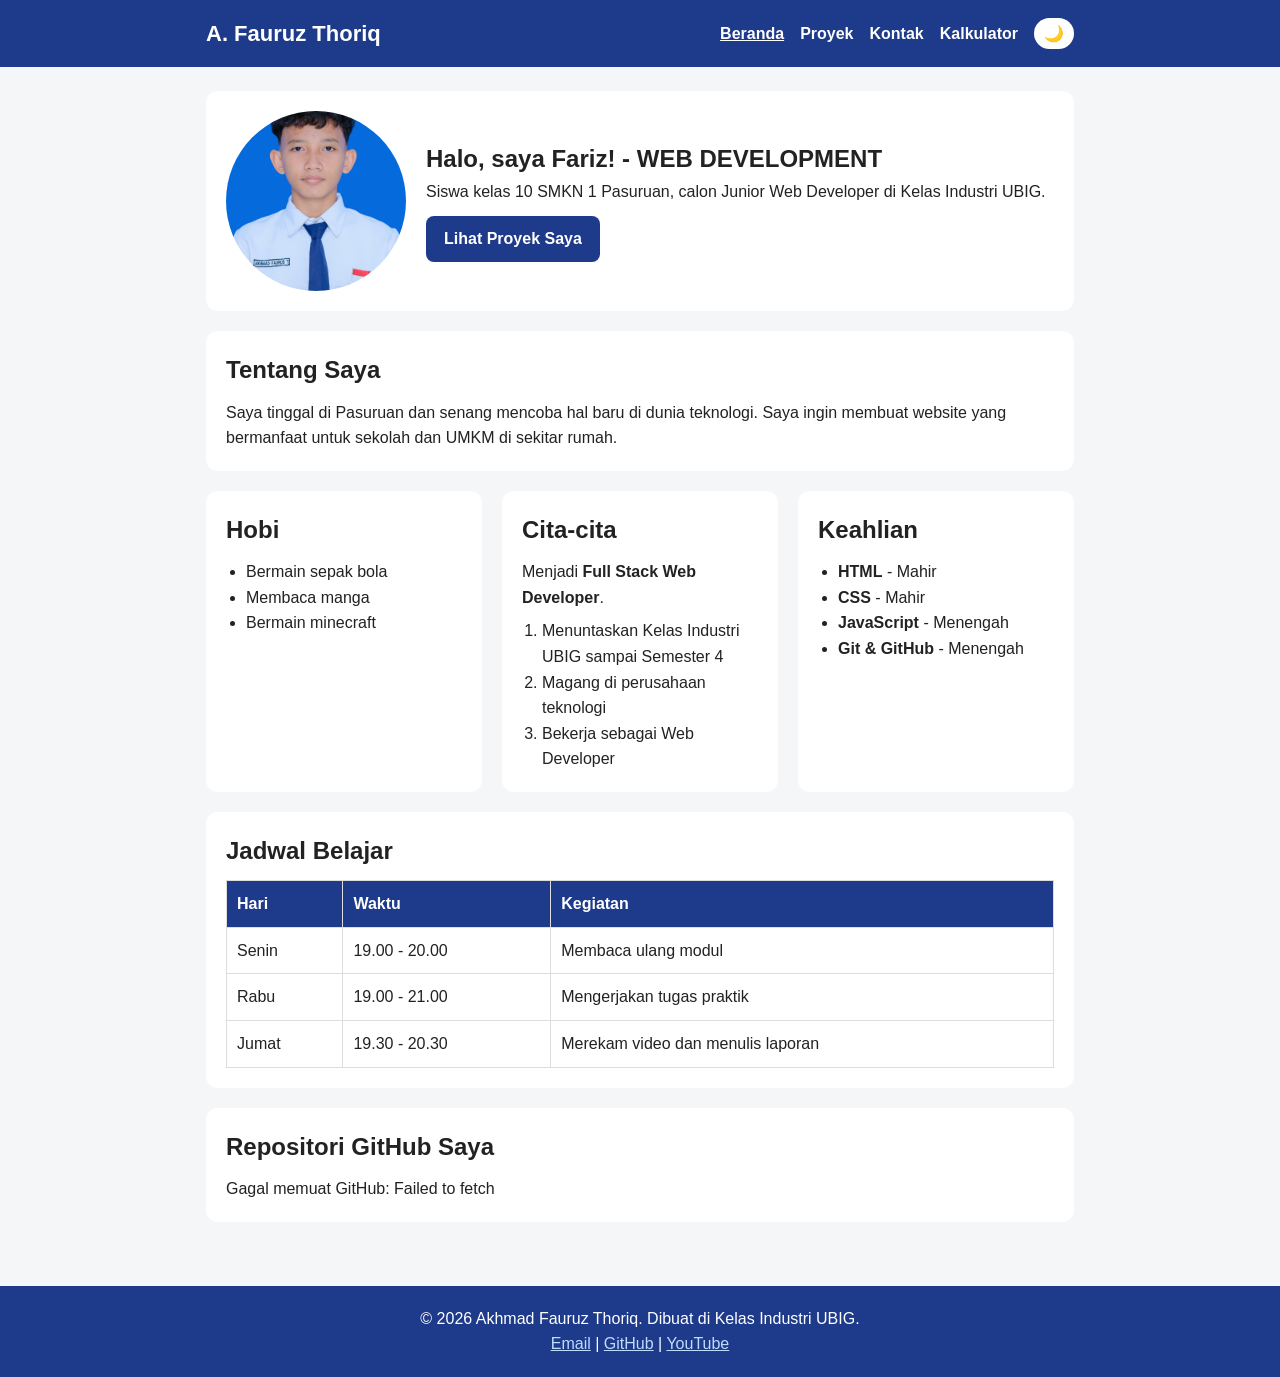
==== commit 49fee7b2: "mengganti username dan menambah kan json" ====
--- a/index.html
+++ b/index.html
@@ -12,10 +12,10 @@
       <h1>A. Fauruz Thoriq</h1>
       <nav>
         <ul>
-            <li><a href="index.html">Beranda</a></li>
+          <li><a href="index.html" class="aktif">Beranda</a></li>
           <li><a href="proyek.html">Proyek</a></li>
-          <li><a href="kontak.html" class="aktif">Kontak</a></li>
-           <li><a href="kalkulator.html" class="aktif">Kalkulator</a></li>
+          <li><a href="kontak.html">Kontak</a></li>
+          <li><a href="kalkulator.html">Kalkulator</a></li>
           <li><button class="tombol-tema">🌙</button></li>
         </ul>
       </nav>
@@ -50,7 +50,8 @@
         </section>
         <section class="kartu">
           <h2>Keahlian</h2>
-          <ul id="skill-list"><li>HTML dasar</li></ul>
+          <p id="loading-keahlian">Memuat...</p>
+          <ul id="skill-list"></ul>
         </section>
       </div>
 
@@ -65,17 +66,25 @@
           </tbody>
         </table>
       </section>
+
+      <!-- BARU: Repositori GitHub dari API -->
+      <section class="kartu">
+        <h2>Repositori GitHub Saya</h2>
+        <p id="loading-github">Memuat...</p>
+        <div id="daftar-github"></div>
+      </section>
+
     </div>
   </main>
 
   <footer>
-  <p>&copy; 2026 Akhmad Fauruz Thoriq. Dibuat di Kelas Industri UBIG.</p>
-  <p>
-    <a href="mailto:emailkamu@gmail.com">Email</a> |
-    <a href="https://github.com/usernamekamu" target="_blank">GitHub</a> |
-    <a href="https://youtube.com/@channelkamu" target="_blank">YouTube</a>
-  </p>
-</footer>
+    <p>&copy; 2026 Akhmad Fauruz Thoriq. Dibuat di Kelas Industri UBIG.</p>
+    <p>
+      <a href="mailto:emailkamu@gmail.com">Email</a> |
+      <a href="https://github.com/usernamekamu" target="_blank">GitHub</a> |
+      <a href="https://youtube.com/@channelkamu" target="_blank">YouTube</a>
+    </p>
+  </footer>
   <script src="logika.js"></script>
 </body>
 </html>
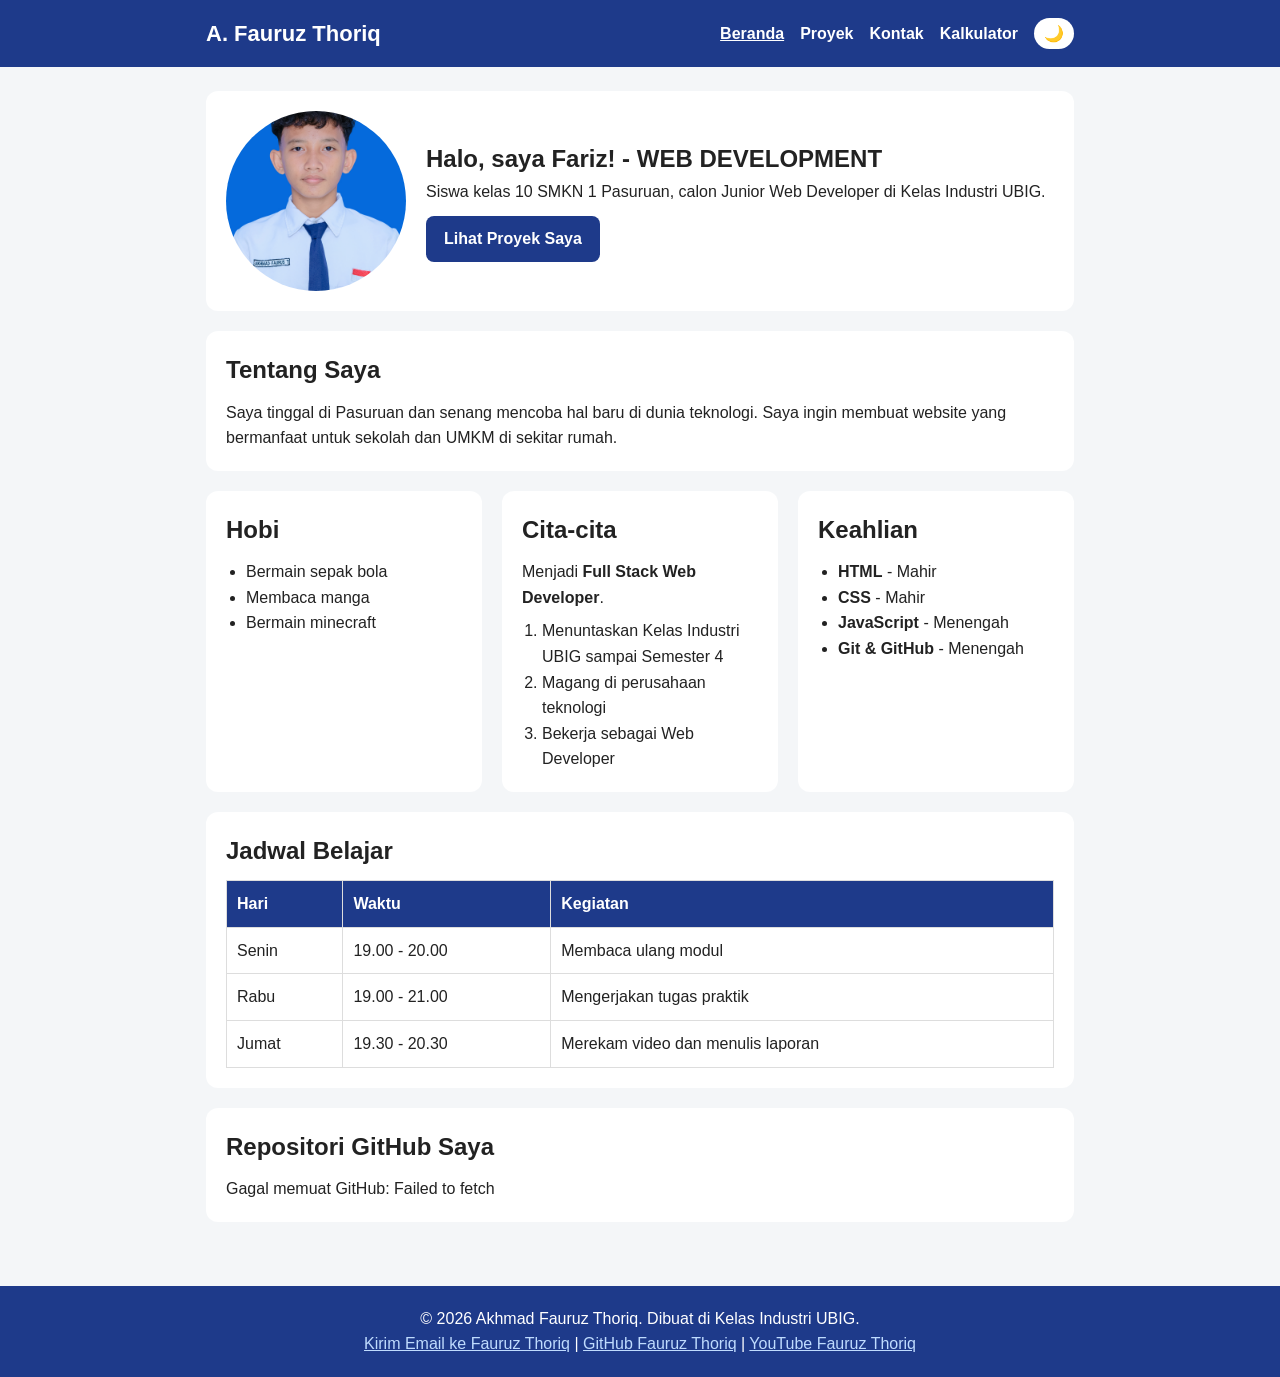
==== commit 2456ffff: "final update" ====
--- a/index.html
+++ b/index.html
@@ -4,6 +4,13 @@
   <meta charset="UTF-8">
   <meta name="viewport" content="width=device-width, initial-scale=1.0">
   <title>A. Fauruz Thoriq | Beranda</title>
+  <meta name="description" content="Portofolio A. Fauruz Thoriq, siswa kelas 10 SMKN 1 Pasuruan dan calon Junior Web Developer di Kelas Industri UBIG. Lihat proyek, keahlian, dan kontak.">
+  <link rel="canonical" href="https://portofolio-thoriq.vercel.app/">
+  <meta property="og:type" content="website">
+  <meta property="og:title" content="A. Fauruz Thoriq | Beranda">
+  <meta property="og:description" content="Portofolio A. Fauruz Thoriq, siswa kelas 10 SMKN 1 Pasuruan dan calon Junior Web Developer di Kelas Industri UBIG.">
+  <meta property="og:url" content="https://portofolio-thoriq.vercel.app/">
+  <link rel="icon" href="data:,">
   <link rel="stylesheet" href="css/style.css">
 </head>
 <body>
@@ -12,11 +19,11 @@
       <h1>A. Fauruz Thoriq</h1>
       <nav>
         <ul>
-          <li><a href="index.html" class="aktif">Beranda</a></li>
+          <li><a href="index.html" class="aktif" aria-current="page">Beranda</a></li>
           <li><a href="proyek.html">Proyek</a></li>
           <li><a href="kontak.html">Kontak</a></li>
           <li><a href="kalkulator.html">Kalkulator</a></li>
-          <li><button class="tombol-tema">🌙</button></li>
+          <li><button class="tombol-tema" aria-label="Ganti tema gelap dan terang">🌙</button></li>
         </ul>
       </nav>
     </div>
@@ -25,7 +32,7 @@
   <main>
     <div class="container">
       <section class="hero">
-        <img src="img/foto-profil.jpg" alt="Foto profil Fauruz" width="180">
+        <img src="img/foto-profil.jpg" alt="Foto profil Fauruz" width="180" height="180">
         <div>
           <h2>Halo, saya Fariz! - WEB DEVELOPMENT</h2>
           <p>Siswa kelas 10 SMKN 1 Pasuruan, calon Junior Web Developer di Kelas Industri UBIG.</p>
@@ -67,7 +74,6 @@
         </table>
       </section>
 
-      <!-- BARU: Repositori GitHub dari API -->
       <section class="kartu">
         <h2>Repositori GitHub Saya</h2>
         <p id="loading-github">Memuat...</p>
@@ -80,9 +86,9 @@
   <footer>
     <p>&copy; 2026 Akhmad Fauruz Thoriq. Dibuat di Kelas Industri UBIG.</p>
     <p>
-      <a href="mailto:emailkamu@gmail.com">Email</a> |
-      <a href="https://github.com/usernamekamu" target="_blank">GitHub</a> |
-      <a href="https://youtube.com/@channelkamu" target="_blank">YouTube</a>
+      <a href="mailto:emailkamu@gmail.com">Kirim Email ke Fauruz Thoriq</a> |
+      <a href="https://github.com/usernamekamu" target="_blank" rel="noopener">GitHub Fauruz Thoriq</a> |
+      <a href="https://youtube.com/@channelkamu" target="_blank" rel="noopener">YouTube Fauruz Thoriq</a>
     </p>
   </footer>
   <script src="logika.js"></script>
--- a/css/style.css
+++ b/css/style.css
@@ -63,4 +63,8 @@
   height: 180px;
   object-fit: cover;
   border-radius: 10px;
+}
+.error-text {
+  color: #c00000;
+  font-weight: bold;
 }
